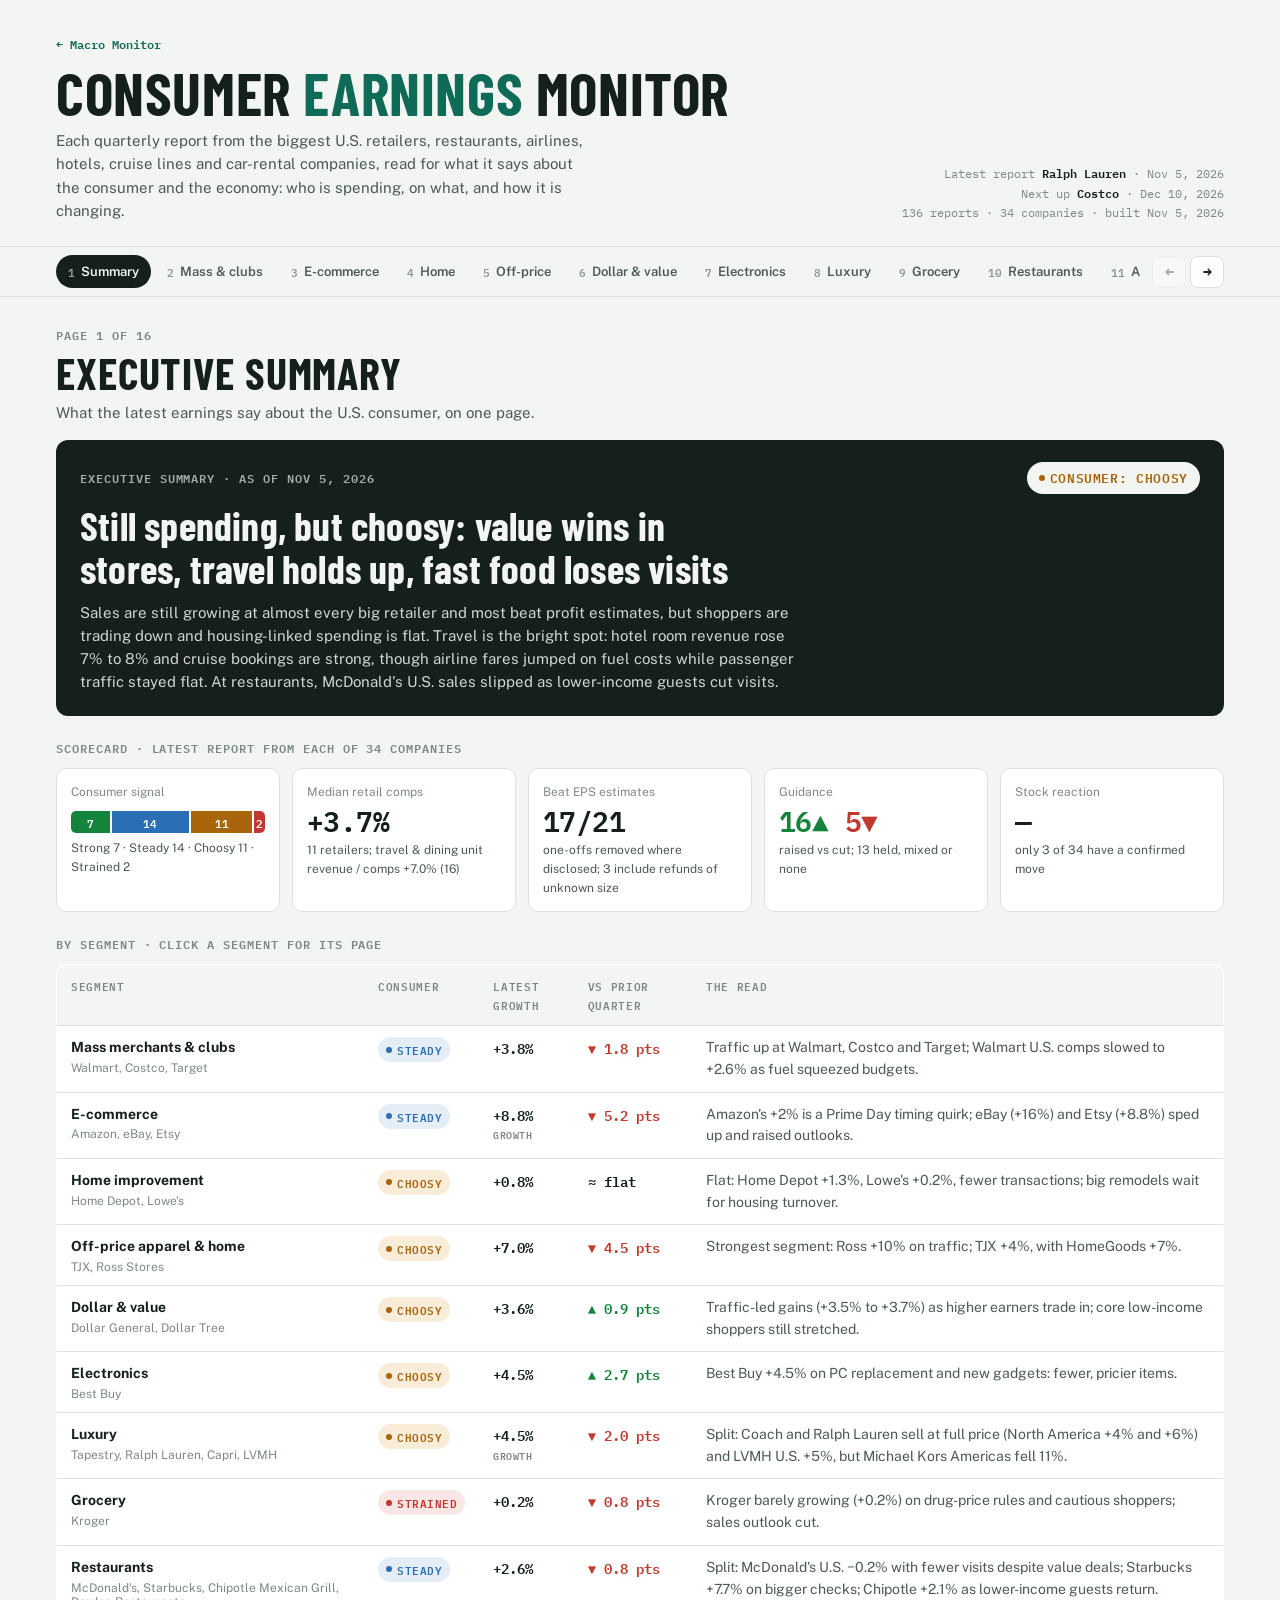
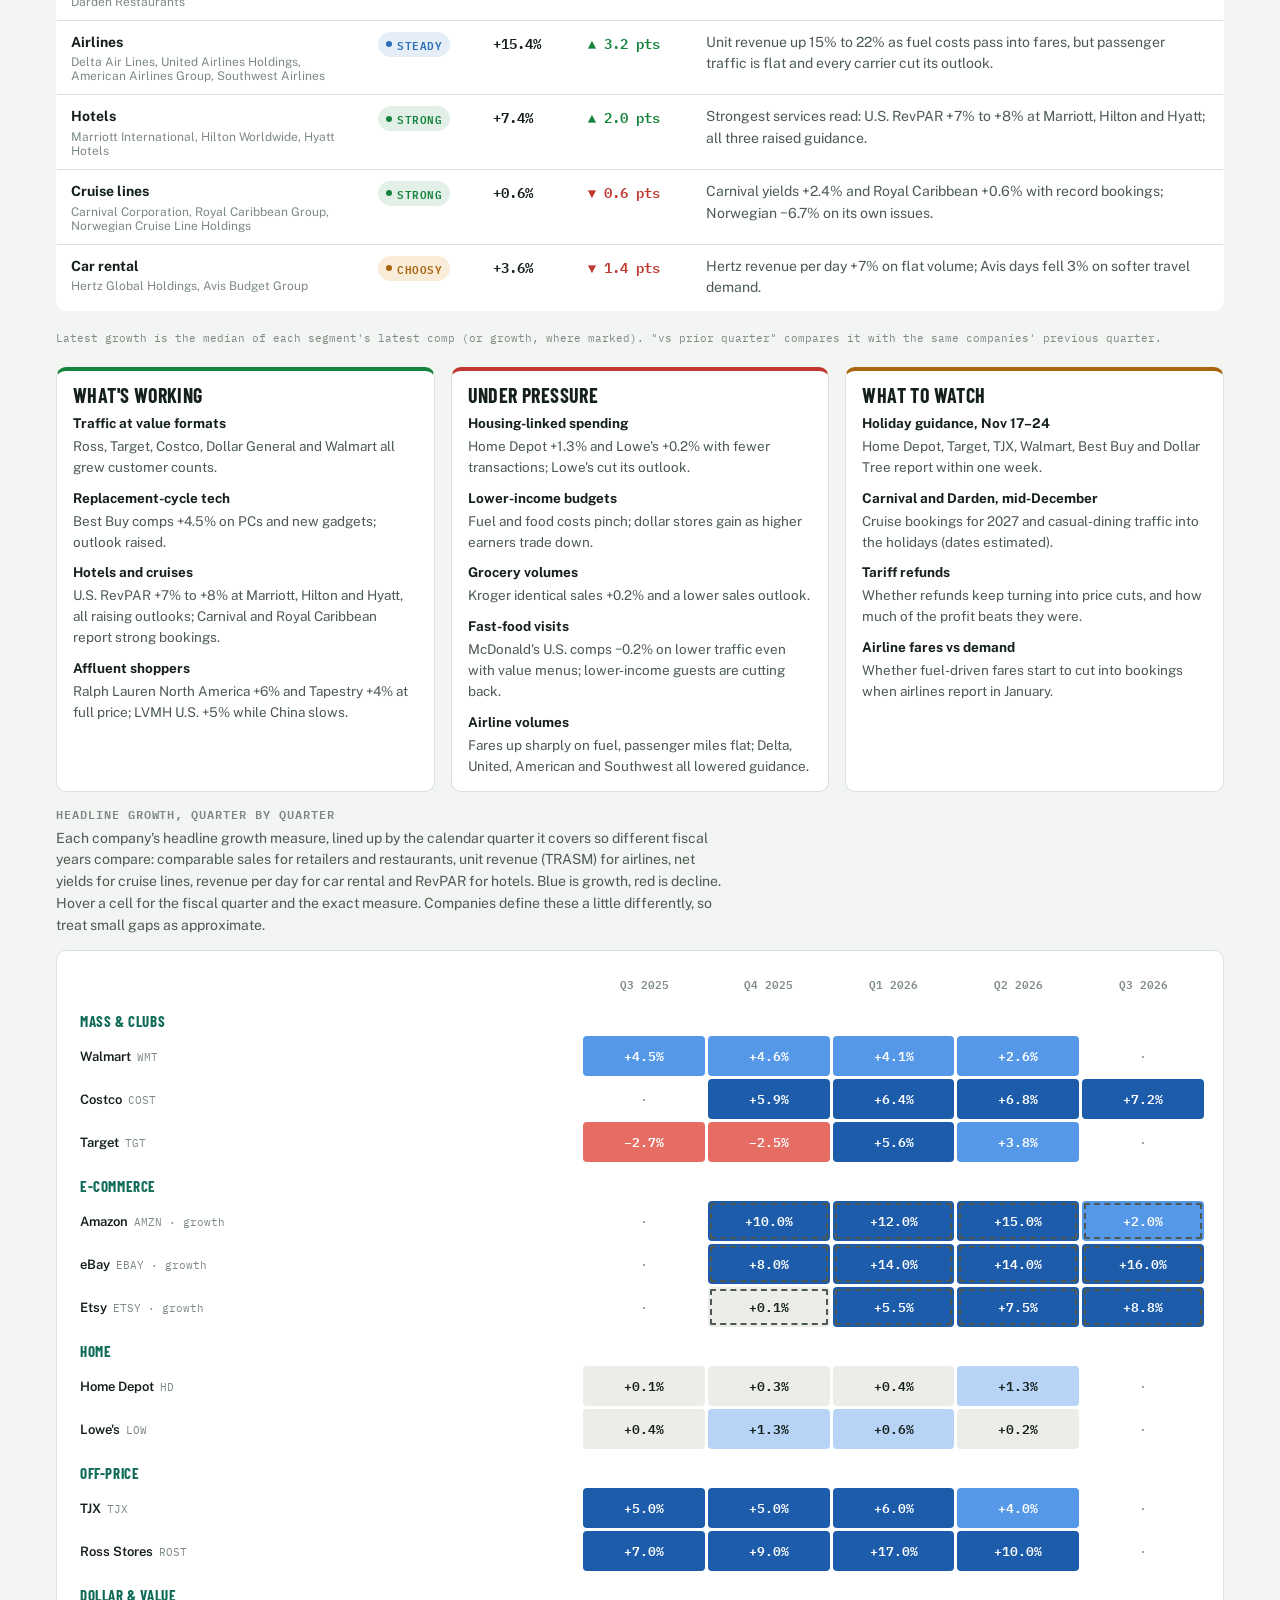
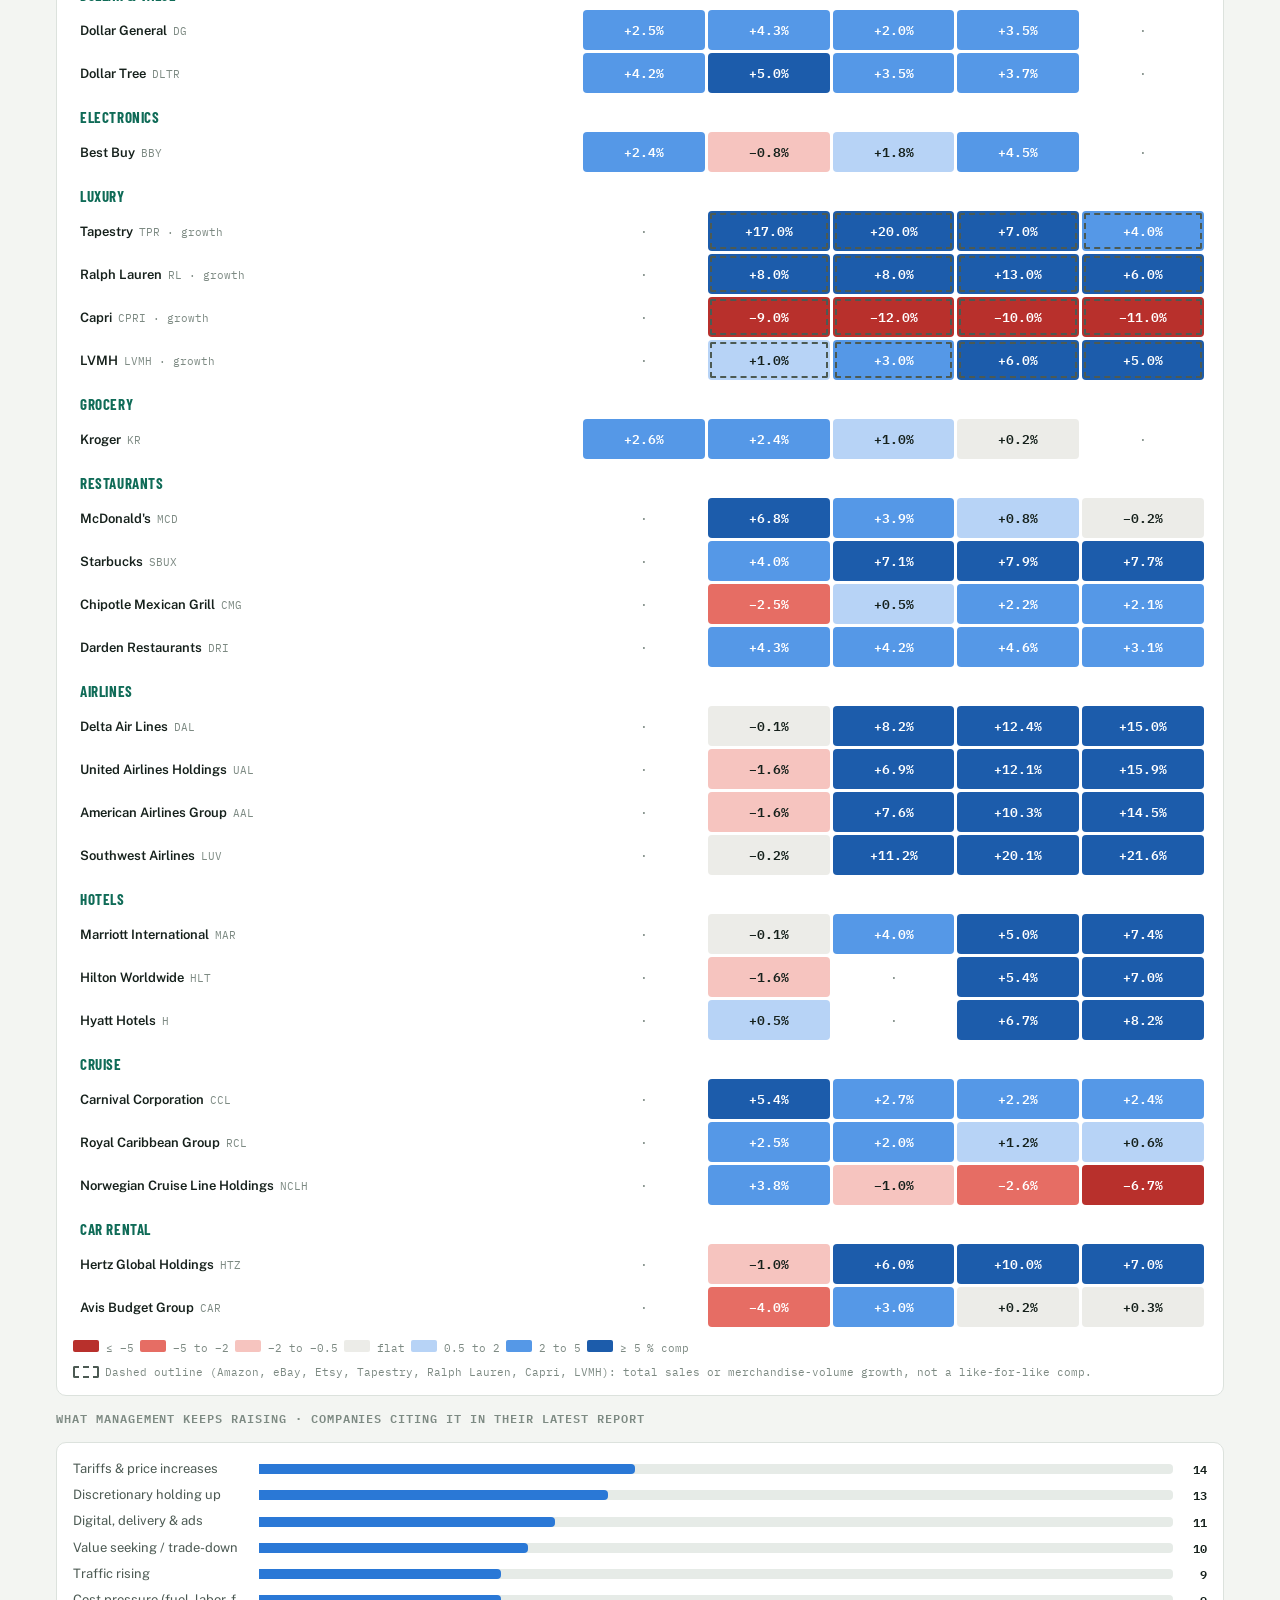
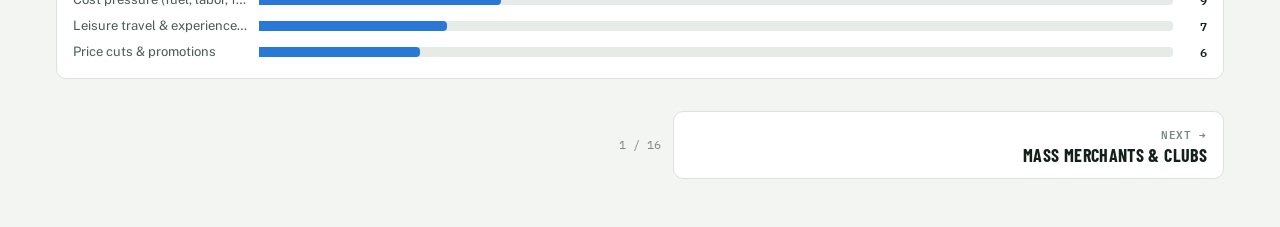
==== site/earnings/index.html @ e4ecee56 "Add Consumer Earnings Monitor page with travel and dining sectors Moves the retail earnings monitor " ====
<!doctype html>
<html lang="en">
<head>
<meta charset="utf-8">
<meta name="viewport" content="width=device-width, initial-scale=1, viewport-fit=cover">
<title>Consumer Earnings Monitor</title>
<meta name="claude:viewport-fit-sides" content="cover">
<meta name="description" content="What earnings from big retailers, restaurants, airlines, hotels, cruise lines and car-rental companies say about the U.S. consumer and economy.">
<link rel="preconnect" href="https://fonts.googleapis.com"><link rel="preconnect" href="https://fonts.gstatic.com" crossorigin>
<link rel="stylesheet" href="https://fonts.googleapis.com/css2?family=Barlow+Condensed:wght@600;700&family=IBM+Plex+Mono:wght@400;600&family=Public+Sans:ital,wght@0,400;0,600;0,700;1,400&display=swap">
<style>
/* Layout: a briefing up top (verdict, pulse tiles, themes), then a category filter row,
   then one card per retailer, the comp heatmap, and the earnings calendar.
   Category headers borrow the condensed lettering of store aisle signs. */
:root {
  --paper: #f3f5f2;          /* page plane: slightly green-grey, like store shelving */
  --card: #ffffff;
  --ink: #15201b;
  --ink-2: #4c5a53;
  --muted: #7d8a83;
  --rule: #dce2dd;
  --grid: #e6ebe7;
  --accent: #0f6b57;         /* deep shelf-tag green */
  --accent-soft: rgba(15, 107, 87, 0.10);
  --tag: #ffd84a;            /* price-tag yellow, used once per card */
  --tag-ink: #1d1a05;
  --bar: #2a78d6;            /* single data series */
  --div-pos-3: #1c5cab; --div-pos-2: #5598e7; --div-pos-1: #b7d3f6;
  --div-mid: #ecece8;
  --div-neg-1: #f6c4bf; --div-neg-2: #e66d64; --div-neg-3: #b8302c;
  --strong: #14833b; --strong-bg: rgba(20, 131, 59, 0.12);
  --steady: #2a6fb5; --steady-bg: rgba(42, 111, 181, 0.12);
  --choosy: #a8650b; --choosy-bg: rgba(214, 140, 20, 0.16);
  --strained: #c0392f; --strained-bg: rgba(192, 57, 47, 0.12);
  --display: "Barlow Condensed", "Arial Narrow", "Roboto Condensed", sans-serif;
  --body: "Public Sans", "Segoe UI", system-ui, sans-serif;
  --mono: "IBM Plex Mono", ui-monospace, Menlo, Consolas, monospace;
}
@media (prefers-color-scheme: dark) {
  :root:not([data-theme="light"]) {
    --paper: #0f1412; --card: #171e1b; --ink: #e8eeea; --ink-2: #b4c0b9; --muted: #84918a;
    --rule: #28322d; --grid: #222b27; --accent: #4cc4a4; --accent-soft: rgba(76, 196, 164, 0.14);
    --tag: #f2cc3a; --tag-ink: #1d1a05; --bar: #3987e5;
    --div-pos-3: #5598e7; --div-pos-2: #256abf; --div-pos-1: #1b3d66;
    --div-mid: #2a2f2c;
    --div-neg-1: #5c2725; --div-neg-2: #b2423b; --div-neg-3: #e66767;
    --strong: #4cc27f; --strong-bg: rgba(76, 194, 127, 0.15);
    --steady: #6aa8ec; --steady-bg: rgba(106, 168, 236, 0.15);
    --choosy: #e6aa4a; --choosy-bg: rgba(230, 170, 74, 0.16);
    --strained: #ef7a70; --strained-bg: rgba(239, 122, 112, 0.15);
    color-scheme: dark;
  }
}
:root[data-theme="dark"] {
  --paper: #0f1412; --card: #171e1b; --ink: #e8eeea; --ink-2: #b4c0b9; --muted: #84918a;
  --rule: #28322d; --grid: #222b27; --accent: #4cc4a4; --accent-soft: rgba(76, 196, 164, 0.14);
  --tag: #f2cc3a; --tag-ink: #1d1a05; --bar: #3987e5;
  --div-pos-3: #5598e7; --div-pos-2: #256abf; --div-pos-1: #1b3d66;
  --div-mid: #2a2f2c;
  --div-neg-1: #5c2725; --div-neg-2: #b2423b; --div-neg-3: #e66767;
  --strong: #4cc27f; --strong-bg: rgba(76, 194, 127, 0.15);
  --steady: #6aa8ec; --steady-bg: rgba(106, 168, 236, 0.15);
  --choosy: #e6aa4a; --choosy-bg: rgba(230, 170, 74, 0.16);
  --strained: #ef7a70; --strained-bg: rgba(239, 122, 112, 0.15);
  color-scheme: dark;
}

* { box-sizing: border-box; }
html { scroll-padding-top: 64px; }
body { margin: 0; background: var(--paper); color: var(--ink); font: 15px/1.55 var(--body); }
body::before { content: ""; position: fixed; inset: 0 0 auto; height: env(safe-area-inset-top, 0px); z-index: 10; background: var(--paper); }
.wrap {
  max-width: 1200px; margin: 0 auto;
  padding-left: max(16px, env(safe-area-inset-left, 0px));
  padding-right: max(16px, env(safe-area-inset-right, 0px));
}
a { color: var(--accent); }
a:focus-visible, button:focus-visible, summary:focus-visible { outline: 2px solid var(--accent); outline-offset: 2px; border-radius: 3px; }
h1, h2, h3 { text-wrap: balance; }
.num { font-family: var(--mono); font-variant-numeric: tabular-nums; }

/* Masthead */
.mast { padding-block: 32px 8px; display: flex; flex-wrap: wrap; justify-content: space-between; align-items: end; gap: 12px 24px; }
.mast h1 { margin: 0; font: 700 clamp(38px, 6vw, 60px)/0.95 var(--display); text-transform: uppercase; letter-spacing: 0.01em; }
.mast h1 span { color: var(--accent); }
.mast p { margin: 8px 0 0; color: var(--ink-2); max-width: 60ch; }
.stamp { font: 12px/1.6 var(--mono); color: var(--muted); text-align: right; }
.stamp b { color: var(--ink); font-weight: 600; }
.home { display: inline-block; font: 600 12px var(--mono); color: var(--accent); text-decoration: none; margin-bottom: 10px; }
.home:hover { text-decoration: underline; }
.heat tr.grp th { text-align: left; font: 700 15px/1 var(--display); text-transform: uppercase; letter-spacing: 0.04em; color: var(--accent); padding-top: 14px; background: none; }

/* Briefing */
.brief { padding-block: 16px 8px; display: grid; grid-template-columns: minmax(0, 1.25fr) minmax(0, 1fr); gap: 20px; }
@media (max-width: 900px) { .brief { grid-template-columns: minmax(0, 1fr); } }
.eyebrow { font: 600 12px var(--mono); text-transform: uppercase; letter-spacing: 0.08em; color: var(--muted); }
.verdict { display: flex; flex-direction: column; gap: 12px; min-width: 0; }
.verdict h2 { margin: 0; font: 600 clamp(26px, 3.2vw, 36px)/1.1 var(--display); letter-spacing: 0.005em; }
.verdict .sum { margin: 0; color: var(--ink-2); max-width: 64ch; }
.points { list-style: none; margin: 4px 0 0; padding: 0; display: grid; gap: 0; border-top: 1px solid var(--rule); }
.points li { padding: 12px 0; border-bottom: 1px solid var(--rule); display: grid; gap: 2px; }
.points b { font-weight: 700; }
.points p { margin: 0; color: var(--ink-2); font-size: 14px; }
.autonote { font-size: 12px; color: var(--muted); }

.pulse { background: var(--card); border: 1px solid var(--rule); border-radius: 10px; padding: 18px; display: flex; flex-direction: column; gap: 16px; min-width: 0; }
.tiles { display: grid; grid-template-columns: repeat(2, minmax(0, 1fr)); gap: 14px 18px; }
.tile .k { font-size: 12px; color: var(--muted); }
.tile .v { font: 600 28px/1.15 var(--mono); font-variant-numeric: tabular-nums; letter-spacing: -0.02em; }
.tile .s { font-size: 12px; color: var(--ink-2); }
.mix { display: flex; height: 26px; gap: 2px; border-radius: 5px; overflow: hidden; }
.mix div { display: flex; align-items: center; justify-content: center; font: 600 11px var(--mono); color: #fff; min-width: 0; overflow: hidden; white-space: nowrap; }
.mix .strong { background: var(--strong); } .mix .steady { background: var(--steady); }
.mix .choosy { background: var(--choosy); } .mix .strained { background: var(--strained); }
.mixkey { display: flex; flex-wrap: wrap; gap: 4px 12px; font-size: 12px; color: var(--ink-2); margin-top: 6px; }
.mixkey i { display: inline-block; width: 9px; height: 9px; border-radius: 2px; margin-right: 5px; vertical-align: 0; }
.themes { display: grid; gap: 6px; }
.theme { display: grid; grid-template-columns: minmax(0, 11rem) minmax(0, 1fr) 1.5rem; gap: 10px; align-items: center; font-size: 13px; }
.theme .lab { color: var(--ink-2); white-space: nowrap; overflow: hidden; text-overflow: ellipsis; }
.theme .track { height: 10px; background: var(--grid); border-radius: 0 4px 4px 0; position: relative; }
.theme .fill { position: absolute; inset: 0 auto 0 0; background: var(--bar); border-radius: 0 4px 4px 0; }
.theme .n { font: 600 12px var(--mono); text-align: right; }

/* Page strip */
.bar { position: sticky; top: env(safe-area-inset-top, 0px); z-index: 5; background: var(--paper); border-bottom: 1px solid var(--rule); border-top: 1px solid var(--rule); margin-top: 16px; }
.bar .wrap { display: flex; align-items: center; gap: 12px; padding-block: 8px; }
.tabs { display: flex; gap: 4px; overflow-x: auto; scrollbar-width: none; flex: 1; min-width: 0; }
.tabs::-webkit-scrollbar { display: none; }
.tabs a {
  flex: none; display: inline-flex; align-items: center; gap: 6px; text-decoration: none;
  font: 600 13px var(--body); color: var(--ink-2); padding: 6px 11px; border-radius: 999px; border: 1px solid transparent;
}
.tabs a:hover { color: var(--ink); border-color: var(--rule); background: var(--card); }
.tabs a[aria-current="page"] { background: var(--ink); color: var(--paper); }
.tabs .pn { font: 600 11px var(--mono); opacity: 0.6; }
.arrows { display: flex; gap: 4px; flex: none; }
.arrows button { font: 600 15px var(--mono); width: 34px; height: 32px; border-radius: 8px; border: 1px solid var(--rule); background: var(--card); color: var(--ink); cursor: pointer; }
.arrows button:hover:not(:disabled) { border-color: var(--accent); }
.arrows button:disabled { opacity: 0.35; cursor: default; }

/* One page */
.page-head { padding-block: 28px 4px; display: grid; gap: 6px; }
.page-head h2 { margin: 0; font: 700 clamp(30px, 4.4vw, 44px)/1 var(--display); text-transform: uppercase; letter-spacing: 0.02em; }
.page-head > p { margin: 0; color: var(--ink-2); max-width: 70ch; }
.glance { display: flex; flex-wrap: wrap; gap: 8px; margin-top: 8px; }
.glance .g { display: inline-flex; align-items: center; gap: 10px; padding: 8px 12px; background: var(--card); border: 1px solid var(--rule); border-radius: 8px; text-decoration: none; color: var(--ink); }
.glance .g:hover { border-color: var(--accent); }
.glance .gn { font-weight: 700; }
.glance .gv { font-weight: 600; }
#page.enter { animation: pagein 0.28s ease-out; }
@keyframes pagein { from { opacity: 0.35; transform: translateY(6px); } to { opacity: 1; transform: none; } }
@media (prefers-reduced-motion: reduce) { #page.enter { animation: none; } }
.pager { display: grid; grid-template-columns: 1fr auto 1fr; align-items: center; gap: 12px; padding-block: 32px 48px; }
.pager .pg { display: grid; gap: 2px; padding: 12px 16px; border: 1px solid var(--rule); border-radius: 10px; background: var(--card); text-decoration: none; color: var(--ink); min-width: 0; }
.pager .pg:hover { border-color: var(--accent); }
.pager .pg span { font: 600 11px var(--mono); text-transform: uppercase; letter-spacing: 0.06em; color: var(--muted); }
.pager .pg b { font: 700 18px/1.15 var(--display); text-transform: uppercase; letter-spacing: 0.02em; }
.pager .next { text-align: right; }
.pager .count { font-size: 12px; color: var(--muted); }
@media (max-width: 520px) {
  .pager { grid-template-columns: 1fr 1fr; }
  .pager .count { grid-column: 1 / -1; grid-row: 2; text-align: center; }
  .pager .pg b { font-size: 15px; }
}

/* Category blocks */
.cat { padding-block: 20px 4px; }
.cat-head { display: flex; flex-wrap: wrap; align-items: baseline; gap: 2px 14px; margin-bottom: 14px; }
.cat-head h2 {
  margin: 0; font: 700 24px/1 var(--display); text-transform: uppercase; letter-spacing: 0.04em;
  background: var(--ink); color: var(--paper); padding: 6px 10px 5px; border-radius: 4px;
}
.cat-head p { margin: 0; color: var(--ink-2); font-size: 14px; max-width: 70ch; }
.cards { display: grid; grid-template-columns: repeat(auto-fill, minmax(min(100%, 360px), 1fr)); gap: 16px; }

/* Retailer card */
.rc { background: var(--card); border: 1px solid var(--rule); border-radius: 10px; padding: 16px; display: flex; flex-direction: column; gap: 12px; min-width: 0; }
.rc-top { display: flex; justify-content: space-between; align-items: start; gap: 10px; }
.rc-name { display: flex; align-items: baseline; gap: 8px; flex-wrap: wrap; }
.rc h3 { margin: 0; font: 700 22px/1.1 var(--display); letter-spacing: 0.01em; }
.rc .tk { font: 600 12px var(--mono); color: var(--muted); }
.rc .when { font: 12px var(--mono); color: var(--muted); }
.verd { font: 600 11px var(--mono); text-transform: uppercase; letter-spacing: 0.05em; padding: 3px 8px; border-radius: 999px; white-space: nowrap; display: inline-flex; gap: 5px; align-items: center; }
.verd::before { content: ""; width: 6px; height: 6px; border-radius: 50%; background: currentColor; }
.verd.strong { color: var(--strong); background: var(--strong-bg); }
.verd.steady { color: var(--steady); background: var(--steady-bg); }
.verd.choosy { color: var(--choosy); background: var(--choosy-bg); }
.verd.strained { color: var(--strained); background: var(--strained-bg); }
.badge { font: 600 11px var(--mono); padding: 2px 7px; border-radius: 4px; border: 1px dashed var(--muted); color: var(--ink-2); }
.says { margin: 0; font-size: 16px; line-height: 1.4; font-weight: 600; }
.says::before { content: "What it says"; display: block; font: 600 11px var(--mono); text-transform: uppercase; letter-spacing: 0.08em; color: var(--muted); margin-bottom: 3px; }

/* Shelf-tag metric strip: the comp number gets the yellow price tag */
.strip { display: grid; grid-template-columns: minmax(0, 1fr); gap: 10px; justify-items: start; }
.pricetag {
  background: var(--tag); color: var(--tag-ink); border-radius: 4px 10px 10px 4px; padding: 8px 12px 7px 20px;
  position: relative; display: flex; flex-direction: column; justify-content: center; min-width: 7.5rem;
}
.pricetag::before { content: ""; position: absolute; left: 6px; top: 50%; width: 5px; height: 5px; margin-top: -2.5px; border-radius: 50%; background: var(--card); }
.pricetag .v { font: 700 30px/1 var(--mono); letter-spacing: -0.03em; font-variant-numeric: tabular-nums; }
.pricetag .l { font-size: 11px; line-height: 1.25; margin-top: 3px; max-width: 9.5rem; }
.kv { display: grid; grid-template-columns: repeat(2, minmax(0, 1fr)); gap: 2px 16px; width: 100%; }
.kv div { display: flex; justify-content: space-between; gap: 6px; font-size: 12.5px; border-bottom: 1px dotted var(--rule); padding: 2px 0; min-width: 0; }
.kv span { color: var(--muted); white-space: nowrap; }
.kv b { font: 600 12.5px var(--mono); font-variant-numeric: tabular-nums; white-space: nowrap; }
.up { color: var(--strong); } .dn { color: var(--strained); }

.msgs { margin: 0; padding-left: 18px; display: grid; gap: 5px; font-size: 14px; }
.msgs li::marker { color: var(--accent); }
.consumer { font-size: 13.5px; color: var(--ink-2); display: grid; gap: 4px; }
.consumer b { color: var(--ink); }
.quote { margin: 0; padding: 8px 12px; border-left: 3px solid var(--accent); background: var(--accent-soft); border-radius: 0 6px 6px 0; font-size: 13.5px; font-style: italic; }
.macro { font-size: 13.5px; padding-top: 10px; border-top: 1px solid var(--rule); }
.macro b { font: 600 11px var(--mono); text-transform: uppercase; letter-spacing: 0.06em; color: var(--accent); margin-right: 6px; }
.rc .themes-row { display: flex; flex-wrap: wrap; gap: 4px; }
.pill { font-size: 11.5px; padding: 1px 8px; border-radius: 999px; background: var(--grid); color: var(--ink-2); }

.spark { position: relative; }
.spark svg { display: block; width: 100%; height: auto; overflow: visible; }
.spark text { fill: var(--muted); font: 10px var(--mono); }
.spark .lbl { fill: var(--ink-2); font-weight: 600; }
.spark-head { display: flex; justify-content: space-between; font-size: 12px; color: var(--muted); margin-bottom: 2px; }

details.hist { font-size: 13.5px; border-top: 1px solid var(--rule); padding-top: 8px; }
details.hist summary { cursor: pointer; font-weight: 600; color: var(--accent); list-style: none; }
details.hist summary::-webkit-details-marker { display: none; }
details.hist summary::before { content: "+ "; font-family: var(--mono); }
details.hist[open] summary::before { content: "− "; }
.past { display: grid; gap: 10px; margin-top: 10px; }
.past div { display: grid; gap: 2px; }
.past .ph { display: flex; gap: 8px; align-items: baseline; flex-wrap: wrap; }
.past .ph b { font-family: var(--mono); font-size: 12px; }
.past p { margin: 0; color: var(--ink-2); }
.srcs { font-size: 12px; color: var(--muted); display: flex; flex-wrap: wrap; gap: 2px 10px; }
.srcs a { color: var(--muted); }
.srcs a:hover { color: var(--accent); }

/* Sections below the cards */
.sec { padding-block: 40px 8px; }
.sec-head { margin-bottom: 14px; display: grid; gap: 4px; }
.sec-head h2 { margin: 0; font: 700 30px/1 var(--display); text-transform: uppercase; letter-spacing: 0.02em; }
.sec-head p { margin: 0; color: var(--ink-2); max-width: 75ch; }
.panel { background: var(--card); border: 1px solid var(--rule); border-radius: 10px; padding: 16px; }
.scroll { overflow-x: auto; }
table.heat { border-collapse: separate; border-spacing: 3px; width: 100%; min-width: 560px; font-size: 13px; }
.heat th { font: 600 11px var(--mono); color: var(--muted); text-align: center; padding: 4px; white-space: nowrap; }
.heat th.rowh { text-align: left; color: var(--ink); font: 600 13px var(--body); }
.heat th.rowh span { font: 11px var(--mono); color: var(--muted); margin-left: 6px; }
.heat td { text-align: center; font: 600 13px var(--mono); font-variant-numeric: tabular-nums; padding: 9px 4px; border-radius: 4px; color: var(--ink); background: var(--div-mid); cursor: default; }
.heat td.na { background: transparent; color: var(--muted); font-weight: 400; }
.heat td.p3 { background: var(--div-pos-3); color: #fff; } .heat td.p2 { background: var(--div-pos-2); color: #fff; } .heat td.p1 { background: var(--div-pos-1); }
.heat td.n1 { background: var(--div-neg-1); } .heat td.n2 { background: var(--div-neg-2); color: #fff; } .heat td.n3 { background: var(--div-neg-3); color: #fff; }
.heat td.pending { outline: 1px dashed var(--muted); outline-offset: -2px; }
.scale { display: flex; flex-wrap: wrap; align-items: center; gap: 6px; font: 11px var(--mono); color: var(--muted); margin-top: 10px; }
.scale i { width: 26px; height: 12px; border-radius: 2px; display: inline-block; }

.cal { display: grid; grid-template-columns: repeat(auto-fill, minmax(min(100%, 250px), 1fr)); gap: 10px; }
.cal .ev { background: var(--card); border: 1px solid var(--rule); border-radius: 8px; padding: 12px; display: grid; grid-template-columns: auto minmax(0, 1fr); gap: 2px 12px; align-items: center; }
.cal .date { grid-row: span 2; text-align: center; border-right: 1px solid var(--rule); padding-right: 12px; }
.cal .date b { display: block; font: 700 26px/1 var(--display); }
.cal .date span { font: 600 11px var(--mono); color: var(--muted); text-transform: uppercase; }
.cal .who { font-weight: 700; }
.cal .what { font-size: 12px; color: var(--muted); }
.cal .ev.past-ev { opacity: 0.6; }

.tip { position: absolute; pointer-events: none; z-index: 20; background: var(--ink); color: var(--paper); font: 12px/1.45 var(--mono); padding: 6px 9px; border-radius: 5px; white-space: pre; transform: translate(-50%, calc(-100% - 8px)); }
.foot { margin: 20px auto 0; padding-top: 0; font-size: 13px; color: var(--muted); display: grid; gap: 8px; }
.foot > * { max-width: 100ch; }
.foot p { margin: 0; }
@media (max-width: 520px) {
  .tiles { grid-template-columns: minmax(0, 1fr) minmax(0, 1fr); }
  .theme { grid-template-columns: minmax(0, 8.5rem) minmax(0, 1fr) 1.5rem; }
}
@media (prefers-reduced-motion: no-preference) { html { scroll-behavior: smooth; } }
.heat-sec { padding-block: 12px 0; }
.heat-sec .sec-head p { font-size: 14px; }
.dnotes { font-size: 12.5px; color: var(--ink-2); background: var(--grid); border-radius: 6px; padding: 8px 10px; }
.dnotes b { font: 600 11px var(--mono); text-transform: uppercase; letter-spacing: 0.06em; color: var(--muted); }
.dnotes ul { margin: 4px 0 0; padding-left: 16px; display: grid; gap: 3px; }
.past .pnote { font-size: 12px; color: var(--muted); }
.heat td.growth { outline: 2px dashed var(--ink-2); outline-offset: -4px; }
.foot h2 { margin: 8px 0 0; font: 700 22px/1 var(--display); text-transform: uppercase; letter-spacing: 0.02em; color: var(--ink); }
.datanotes { margin: 0; display: grid; grid-template-columns: minmax(0, 14rem) minmax(0, 1fr); gap: 8px 20px; }
.datanotes dt { font-weight: 700; color: var(--ink); }
.datanotes dd { margin: 0; }
@media (max-width: 640px) { .datanotes { grid-template-columns: minmax(0, 1fr); gap: 2px; } .datanotes dd { margin-bottom: 8px; } }
.kv div.wide { grid-column: 1 / -1; }
.cal .conf { color: var(--strong); font-weight: 600; }
.cal .basis { display: block; margin-top: 2px; font-size: 11.5px; color: var(--muted); }
.glance .gtag { font: 600 10px var(--mono); text-transform: uppercase; letter-spacing: 0.05em; color: var(--muted); border: 1px dashed var(--muted); border-radius: 4px; padding: 1px 5px; }
.scale .growth-key { width: 26px; height: 12px; border: 2px dashed var(--ink-2); border-radius: 2px; background: transparent; }

/* Executive summary */
.exec { display: grid; gap: 22px; padding-block: 12px 0; }
.bottom { background: var(--ink); color: var(--paper); border-radius: 12px; padding: 22px 24px; display: grid; gap: 10px; }
.bottom .eyebrow { color: var(--paper); opacity: 0.65; }
.bl-top { display: flex; justify-content: space-between; align-items: center; gap: 10px; flex-wrap: wrap; }
.bottom h2 { margin: 0; font: 700 clamp(26px, 3.6vw, 40px)/1.08 var(--display); letter-spacing: 0.005em; max-width: 44ch; }
.bottom .sum { margin: 0; opacity: 0.85; max-width: 80ch; }
.verd.big { font-size: 13px; padding: 5px 12px; background: var(--paper); }
.bottom .autonote { color: var(--paper); opacity: 0.6; }
.block { display: grid; gap: 10px; min-width: 0; }
.score { display: grid; grid-template-columns: repeat(5, minmax(0, 1fr)); gap: 12px; }
@media (max-width: 1000px) { .score { grid-template-columns: repeat(3, minmax(0, 1fr)); } }
@media (max-width: 600px) { .score { grid-template-columns: repeat(2, minmax(0, 1fr)); } }
.score .tile { background: var(--card); border: 1px solid var(--rule); border-radius: 10px; padding: 14px; display: grid; gap: 4px; align-content: start; min-width: 0; }
.score .mix { height: 22px; margin-block: 6px 2px; }
.score .v .up { color: var(--strong); } .score .v .dn { color: var(--strained); }
table.seg { width: 100%; min-width: 720px; border-collapse: collapse; background: var(--card); border: 1px solid var(--rule); border-radius: 10px; overflow: hidden; font-size: 14px; }
.seg th, .seg td { padding: 11px 14px; border-bottom: 1px solid var(--rule); text-align: left; vertical-align: top; }
.seg thead th { font: 600 11px var(--mono); text-transform: uppercase; letter-spacing: 0.06em; color: var(--muted); background: var(--paper); }
.seg tbody tr:last-child th, .seg tbody tr:last-child td { border-bottom: 0; }
.seg tbody tr:hover { background: var(--accent-soft); }
.seg th[scope="row"] { min-width: 12rem; }
.seg th[scope="row"] a { color: var(--ink); font-weight: 700; text-decoration: none; display: block; }
.seg th[scope="row"] a:hover { color: var(--accent); text-decoration: underline; }
.seg th[scope="row"] span { display: block; font: 400 12px var(--body); color: var(--muted); margin-top: 2px; }
.seg td.num { font-weight: 600; white-space: nowrap; }
.seg .gnote { display: block; font: 600 10px var(--mono); text-transform: uppercase; color: var(--muted); letter-spacing: 0.05em; }
.seg .delta.up { color: var(--strong); } .seg .delta.dn { color: var(--strained); }
.seg td.read { color: var(--ink-2); min-width: 18rem; }
.cols3 { grid-template-columns: repeat(3, minmax(0, 1fr)); gap: 16px; }
@media (max-width: 900px) { .cols3 { grid-template-columns: minmax(0, 1fr); } }
.col { background: var(--card); border: 1px solid var(--rule); border-top: 4px solid var(--steady); border-radius: 10px; padding: 14px 16px; min-width: 0; }
.col.pos { border-top-color: var(--strong); } .col.neg { border-top-color: var(--strained); } .col.watch { border-top-color: var(--choosy); }
.col h3 { margin: 0 0 8px; font: 700 20px/1 var(--display); text-transform: uppercase; letter-spacing: 0.02em; }
.col ul { list-style: none; margin: 0; padding: 0; display: grid; gap: 10px; }
.col li { display: grid; gap: 2px; font-size: 13.5px; }
.col li span { color: var(--ink-2); }
.panel.themes { display: grid; gap: 6px; }
@media (max-width: 600px) { .score .tile:first-child { grid-column: 1 / -1; } }
</style>
</head>
<body>
<div id="app"></div>
<script src="data/earnings.js"></script>
<script>
/* Retail Earnings Monitor: renders window.RETAIL_DATA (built by scripts/build.py).
   No framework, no build step. Charts are small hand-written SVG / HTML. */
(function () {
  "use strict";
  const D = window.RETAIL_DATA;
  const app = document.getElementById("app");
  if (!D) { app.innerHTML = '<p class="wrap">No data yet. Run <code>python retail/scripts/build.py</code>.</p>'; return; }

  // ---------- helpers
  const esc = (s) => String(s ?? "").replace(/[&<>"]/g, (c) => ({ "&": "&amp;", "<": "&lt;", ">": "&gt;", '"': "&quot;" }[c]));
  const isNum = (v) => typeof v === "number" && isFinite(v);
  const pct = (v, d = 1) => (isNum(v) ? (v > 0 ? "+" : v < 0 ? "−" : "") + Math.abs(v).toFixed(d) + "%" : "—");
  const cls = (v) => (isNum(v) ? (v > 0 ? "up" : v < 0 ? "dn" : "") : "");
  const MONTHS = ["Jan", "Feb", "Mar", "Apr", "May", "Jun", "Jul", "Aug", "Sep", "Oct", "Nov", "Dec"];
  const fmtDate = (iso) => { const [y, m, d] = iso.split("-").map(Number); return `${MONTHS[m - 1]} ${d}, ${y}`; };
  const money = (bn, currency) => {
    const cur = { EUR: "€", GBP: "£" }[currency] || "$";
    return bn < 1 ? `${cur}${Math.round(bn * 1000)}m` : `${cur}${bn.toFixed(1)}bn`;
  };
  const median = (xs) => { const a = xs.filter(isNum).sort((p, q) => p - q); if (!a.length) return null; const m = a.length >> 1; return a.length % 2 ? a[m] : (a[m - 1] + a[m]) / 2; };
  const today = new Date().toISOString().slice(0, 10);

  const retailers = Object.fromEntries(D.retailers.map((r) => [r.ticker, r]));
  const cats = Object.fromEntries(D.categories.map((c) => [c.key, c]));
  const VERD = { strong: "Strong", steady: "Steady", choosy: "Choosy", strained: "Strained" };
  const VERD_NOTE = {
    strong: "broad demand, accelerating",
    steady: "healthy, little change",
    choosy: "spending, but picky and deal-driven",
    strained: "pulling back, stress showing",
  };
  const GUIDE = { raised: "Raised", maintained: "Held", lowered: "Cut", initiated: "Initiated", mixed: "Mixed", none: "—" };

  const hist = {};          // ticker -> reviewed/draft reports, newest first
  const pending = {};       // ticker -> newest pending stub (results filed, not yet summarised)
  for (const r of D.reports) {
    if (r.status === "pending") { if (!pending[r.ticker] || r.report_date > pending[r.ticker].report_date) pending[r.ticker] = r; continue; }
    (hist[r.ticker] = hist[r.ticker] || []).push(r);
  }
  Object.values(hist).forEach((a) => a.sort((p, q) => q.report_date.localeCompare(p.report_date)));
  const latest = D.retailers.map((r) => hist[r.ticker]?.[0]).filter(Boolean);
  let page = 0;  // index into PAGES

  // ---------- masthead + briefing
  function mast() {
    const newest = [...D.reports].sort((a, b) => b.report_date.localeCompare(a.report_date))[0];
    const next = Object.entries(D.calendar || {}).filter(([, c]) => c.date >= today).sort((a, b) => a[1].date.localeCompare(b[1].date))[0];
    return `<header class="wrap mast">
      <div><a class="home" href="../index.html">← Macro Monitor</a><h1>Consumer <span>Earnings</span> Monitor</h1>
      <p>Each quarterly report from the biggest U.S. retailers, restaurants, airlines, hotels, cruise lines and car-rental companies, read for what it says about the consumer and the economy: who is spending, on what, and how it is changing.</p></div>
      <div class="stamp">
        ${newest ? `Latest report <b>${esc(retailers[newest.ticker].name)}</b> · ${fmtDate(newest.report_date)}<br>` : ""}
        ${next ? `Next up <b>${esc(retailers[next[0]].name)}</b> · ${fmtDate(next[1].date)}${next[1].confirmed ? "" : " (est.)"}<br>` : ""}
        ${D.reports.length} reports · ${D.retailers.length} companies · built ${fmtDate(D.built)}
      </div></header>`;
  }

  // ---------- executive summary
  const SEVERITY = { strong: 0, steady: 1, choosy: 2, strained: 3 };
  function modeVerdict(rs) {
    const n = {};
    rs.forEach((r) => (n[r.consumer.verdict] = (n[r.consumer.verdict] || 0) + 1));
    // most common; a tie goes to the weaker reading
    return Object.keys(n).sort((x, y) => n[y] - n[x] || SEVERITY[y] - SEVERITY[x])[0];
  }
  function stats() {
    const growthOnly = latest.filter((r) => retailers[r.ticker].comp_is_growth);
    const isSvc = (r) => cats[retailers[r.ticker].category]?.group === "services";
    const comps = latest.filter((r) => !retailers[r.ticker].comp_is_growth && !isSvc(r)).map((r) => r.metrics.comp_pct);
    const svc = latest.filter(isSvc).map((r) => r.metrics.comp_pct).filter(isNum);
    const withEst = latest.filter((r) => isNum(r.eps_surprise_pct));
    const beatRs = withEst.filter((r) => r.eps_surprise_pct > 0);
    const moves = latest.map((r) => r.metrics.stock_reaction_pct).filter(isNum);
    return {
      growthOnly, comps, svc, withEst, beats: beatRs.length,
      murky: beatRs.filter((r) => r.one_offs_undisclosed).length,
      raised: latest.filter((r) => r.guidance === "raised").length,
      cut: latest.filter((r) => r.guidance === "lowered").length,
      moves, enoughMoves: moves.length >= Math.ceil(latest.length / 2),
    };
  }

  function briefing() {
    const b = D.briefing || {};
    const st = stats();
    const verdicts = latest.map((r) => r.consumer.verdict);
    const count = (v) => verdicts.filter((x) => x === v).length;
    const overall = b.verdict || modeVerdict(latest);

    const mix = D.verdicts.filter(count).map((v) =>
      `<div class="${v}" style="flex:${count(v)}" title="${VERD[v]}: ${count(v)}">${count(v)}</div>`).join("");

    // segment rows: verdict, median latest growth, change vs the quarter before
    const segRows = D.categories.map((c) => {
      const ts = D.retailers.filter((t) => t.category === c.key);
      const now = ts.map((t) => hist[t.ticker]?.[0]).filter(Boolean);
      const prev = ts.map((t) => hist[t.ticker]?.[1]).filter(Boolean);
      if (!now.length) return "";
      const v = modeVerdict(now);
      const m = median(now.map((r) => r.metrics.comp_pct));
      const mp = median(prev.map((r) => r.metrics.comp_pct));
      const d = isNum(m) && isNum(mp) ? m - mp : null;
      const growth = ts.every((t) => t.comp_is_growth);
      const arrow = !isNum(d) ? "—" : d > 0.25 ? `▲ ${Math.abs(d).toFixed(1)} pts` : d < -0.25 ? `▼ ${Math.abs(d).toFixed(1)} pts` : "≈ flat";
      return `<tr>
        <th scope="row"><a href="#${c.key}">${esc(c.name)}</a><span>${ts.map((t) => esc(t.name)).join(", ")}</span></th>
        <td><span class="verd ${v}">${VERD[v]}</span></td>
        <td class="num">${pct(m)}${growth ? '<span class="gnote">growth</span>' : ""}</td>
        <td class="num delta ${isNum(d) ? (d > 0.25 ? "up" : d < -0.25 ? "dn" : "") : ""}">${arrow}</td>
        <td class="read">${esc(b.segments?.[c.key] || cats[c.key].reads)}</td>
      </tr>`;
    }).join("");

    const col = (title, cls, items) => items?.length ? `<div class="col ${cls}"><h3>${title}</h3><ul>${items.map((i) =>
      `<li><b>${esc(i.title)}</b><span>${esc(i.body)}</span></li>`).join("")}</ul></div>` : "";

    return `<section class="wrap exec" aria-label="Executive summary">
      <div class="bottom">
        <div class="bl-top">
          <div class="eyebrow">Executive summary${b.as_of ? ` · as of ${fmtDate(b.as_of)}` : ""}</div>
          <span class="verd big ${overall}" title="${VERD_NOTE[overall]}">Consumer: ${VERD[overall]}</span>
        </div>
        <h2>${esc(b.headline || "Latest reports by company")}</h2>
        ${b.summary ? `<p class="sum">${esc(b.summary)}</p>` : ""}
        ${b.auto ? `<div class="autonote">Drafted automatically from the latest reports.</div>` : ""}
      </div>

      <div class="block">
        <div class="eyebrow">Scorecard · latest report from each of ${latest.length} companies</div>
        <div class="score">
          <div class="tile"><div class="k">Consumer signal</div>
            <div class="mix" role="img" aria-label="${D.verdicts.map((v) => `${VERD[v]} ${count(v)}`).join(", ")}">${mix}</div>
            <div class="s">${D.verdicts.filter(count).map((v) => `${VERD[v]} ${count(v)}`).join(" · ")}</div></div>
          <div class="tile"><div class="k">Median retail comps</div><div class="v">${pct(median(st.comps))}</div>
            <div class="s">${st.comps.filter(isNum).length} retailers${st.svc.length ? `; travel &amp; dining unit revenue / comps ${pct(median(st.svc))} (${st.svc.length})` : ""}</div></div>
          <div class="tile"><div class="k">Beat EPS estimates</div><div class="v">${st.beats}/${st.withEst.length}</div>
            <div class="s">one-offs removed where disclosed${st.murky ? `; ${st.murky} include refunds of unknown size` : ""}</div></div>
          <div class="tile"><div class="k">Guidance</div><div class="v"><span class="up">${st.raised}▲</span> <span class="dn">${st.cut}▼</span></div>
            <div class="s">raised vs cut; ${latest.length - st.raised - st.cut} held, mixed or none</div></div>
          <div class="tile"><div class="k">Stock reaction</div><div class="v ${st.enoughMoves ? cls(median(st.moves)) : ""}">${st.enoughMoves ? pct(median(st.moves)) : "—"}</div>
            <div class="s">${st.enoughMoves ? `median on report day, ${st.moves.length} companies` : `only ${st.moves.length} of ${latest.length} have a confirmed move`}</div></div>
        </div>
      </div>

      <div class="block">
        <div class="eyebrow">By segment · click a segment for its page</div>
        <div class="scroll"><table class="seg">
          <thead><tr><th scope="col">Segment</th><th scope="col">Consumer</th><th scope="col">Latest growth</th><th scope="col">vs prior quarter</th><th scope="col">The read</th></tr></thead>
          <tbody>${segRows}</tbody>
        </table></div>
        <div class="scale">Latest growth is the median of each segment's latest comp (or growth, where marked). "vs prior quarter" compares it with the same companies' previous quarter.</div>
      </div>

      <div class="block cols3">
        ${col("What's working", "pos", b.working)}
        ${col("Under pressure", "neg", b.pressure)}
        ${col("What to watch", "watch", b.watch)}
      </div>
    </section>`;
  }

  function themesPanel() {
    const tally = {};
    latest.forEach((r) => (r.themes || []).forEach((t) => (tally[t] = (tally[t] || 0) + 1)));
    const top = Object.entries(tally).sort((a, b) => b[1] - a[1]).slice(0, 8);
    return `<section class="wrap sec heat-sec"><div class="sec-head"><div class="eyebrow">What management keeps raising · companies citing it in their latest report</div></div>
      <div class="panel themes">${top.map(([t, n]) => `<div class="theme"><span class="lab" title="${esc(D.themes[t])}">${esc(D.themes[t])}</span>
      <span class="track"><span class="fill" style="width:${(n / latest.length) * 100}%"></span></span><span class="n">${n}</span></div>`).join("")}</div></section>`;
  }

  // ---------- page strip (sticky): one tab per page, plus previous / next
  function nav() {
    return `<nav class="bar" aria-label="Pages"><div class="wrap">
      <div class="tabs">${PAGES.map((pg, i) => `<a href="#${pg.key}" data-page="${i}"><span class="pn">${i + 1}</span>${esc(pg.short || pg.label)}</a>`).join("")}</div>
      <div class="arrows"><button type="button" data-step="-1" aria-label="Previous page">←</button><button type="button" data-step="1" aria-label="Next page">→</button></div>
    </div></nav>`;
  }

  // ---------- retailer cards
  function spark(reports) {
    const pts = reports.slice(0, 6).reverse().filter((r) => isNum(r.metrics.comp_pct));
    if (pts.length < 2) return "";
    const W = 320, H = 92, top = 16, bottom = 18, left = 4, right = 4;
    const vals = pts.map((r) => r.metrics.comp_pct);
    const hi = Math.max(0, ...vals), lo = Math.min(0, ...vals), span = hi - lo || 1;
    const y = (v) => top + ((hi - v) / span) * (H - top - bottom);
    const bw = (W - left - right) / pts.length;
    const bars = pts.map((r, i) => {
      const v = r.metrics.comp_pct, x = left + i * bw + bw * 0.2, w = bw * 0.6;
      const y0 = y(0), y1 = y(v), last = i === pts.length - 1;
      const yTop = Math.min(y0, y1), h = Math.max(Math.abs(y1 - y0), 1.5);
      const rr = Math.min(4, w / 2, h);
      // 4px rounded data end, square at the baseline
      const path = v >= 0
        ? `M${x},${y0}V${yTop + rr}Q${x},${yTop} ${x + rr},${yTop}H${x + w - rr}Q${x + w},${yTop} ${x + w},${yTop + rr}V${y0}Z`
        : `M${x},${y0}V${yTop + h - rr}Q${x},${yTop + h} ${x + rr},${yTop + h}H${x + w - rr}Q${x + w},${yTop + h} ${x + w},${yTop + h - rr}V${y0}Z`;
      const tip = `${r.fiscal_period}\n${pct(v)} ${r.metrics.comp_label || ""}\nreported ${fmtDate(r.report_date)}`;
      return `<g data-tip="${esc(tip)}"><rect x="${left + i * bw}" y="0" width="${bw}" height="${H}" fill="transparent"/>
        <path d="${path}" fill="var(--bar)" opacity="${last ? 1 : 0.55}"/>
        ${last ? `<text class="lbl" x="${x + w / 2}" y="${v >= 0 ? yTop - 4 : yTop + h + 11}" text-anchor="middle">${pct(v)}</text>` : ""}
        <text x="${x + w / 2}" y="${H - 4}" text-anchor="middle">${esc(shortQ(r))}</text></g>`;
    }).join("");
    return `<div class="spark"><div class="spark-head"><span>${esc(retailers[reports[0].ticker]?.comp_label || "Comp sales")} by calendar quarter</span><span>hover for detail</span></div>
      <svg viewBox="0 0 ${W} ${H}" role="img" aria-label="Comparable sales, last ${pts.length} quarters: ${pts.map((r) => `${r.fiscal_period} ${pct(r.metrics.comp_pct)}`).join(", ")}">
      <line x1="0" x2="${W}" y1="${y(0)}" y2="${y(0)}" stroke="var(--rule)" stroke-width="1"/>${bars}</svg></div>`;
  }
  const shortQ = (r) => (r.cal_quarter ? r.cal_quarter.replace(/^\d{2}(\d{2}) (Q\d)$/, "$2 '$1") : r.fiscal_period);

  function kv(r) {
    const m = r.metrics;
    const base = isNum(m.eps_ex_one_offs) ? m.eps_ex_one_offs : m.eps_adj;
    const usd = (x) => (x < 0 ? "−$" : "$") + Math.abs(x).toFixed(2);
    const eps = isNum(base) ? `${usd(base)}${r.one_offs_undisclosed ? "*" : ""}${isNum(m.eps_consensus) ? ` vs ${usd(m.eps_consensus)}` : ""}` : "—";
    const L = cats[retailers[r.ticker]?.category]?.labels || {};
    const pts = (v) => (isNum(v) ? (v > 0 ? "+" : v < 0 ? "−" : "") + Math.abs(v).toFixed(1) + " pts" : "—");
    const rows = [
      ["Revenue", isNum(m.revenue_bn) ? money(m.revenue_bn, m.currency) : "—", ""],
      ["Rev. YoY", pct(m.revenue_yoy_pct), cls(m.revenue_yoy_pct)],
      [L.traffic || "Traffic", L.traffic_pts ? pts(m.traffic_pct) : pct(m.traffic_pct), cls(m.traffic_pct)],
      [L.ticket || "Ticket", pct(m.ticket_pct), cls(m.ticket_pct)],
      ["Digital", pct(m.ecom_yoy_pct, 0), cls(m.ecom_yoy_pct)],
      ["Gross margin", isNum(m.gross_margin_bps) ? `${m.gross_margin_bps > 0 ? "+" : m.gross_margin_bps < 0 ? "−" : ""}${Math.abs(m.gross_margin_bps)}bp` : "—", cls(m.gross_margin_bps)],
      [isNum(m.eps_ex_one_offs) ? "EPS ex one-offs" : "EPS", eps, cls(r.eps_surprise_pct)],
      ...(isNum(m.eps_ex_one_offs) ? [["EPS reported", usd(m.eps_adj), ""]] : []),
      ["Guidance", GUIDE[r.guidance] || "—", r.guidance === "raised" ? "up" : r.guidance === "lowered" ? "dn" : ""],
      ["Stock, day", pct(m.stock_reaction_pct), cls(m.stock_reaction_pct)],
      ["Inventory", pct(m.inventory_yoy_pct), ""],
    ].filter(([, v]) => v !== "—");
    return rows.map(([k, v, c]) => `<div${k.startsWith("EPS") ? ' class="wide"' : ""}><span>${k}</span><b class="${c}">${esc(v)}</b></div>`).join("");
  }

  function card(t) {
    const rs = hist[t.ticker];
    const pend = pending[t.ticker];
    if (!rs) {
      return `<article class="rc"><div class="rc-top"><div class="rc-name"><h3>${esc(t.name)}</h3><span class="tk">${t.ticker}</span></div></div>
        <p class="autonote">No reports yet.</p></article>`;
    }
    const r = rs[0], c = r.consumer || {}, m = r.metrics;
    const newer = pend && pend.report_date > r.report_date;
    const consumerBits = [
      c.income_split && `<div><b>By income:</b> ${esc(c.income_split)}</div>`,
      c.big_ticket && `<div><b>Discretionary:</b> ${esc(c.big_ticket)}</div>`,
      c.pricing && `<div><b>Pricing:</b> ${esc(c.pricing)}</div>`,
    ].filter(Boolean).join("");
    const past = rs.slice(1).map((p) => `<div><div class="ph"><b>${esc(p.fiscal_period)}</b><span class="verd ${p.consumer.verdict}">${VERD[p.consumer.verdict]}</span>
      <span class="when">comp ${pct(p.metrics.comp_pct)} · ${fmtDate(p.report_date)}</span></div><p>${esc(p.headline)}</p>${p.notes?.length ? `<p class="pnote">Note: ${esc(p.notes.join(" "))}</p>` : ""}</div>`).join("");
    const srcs = (r.sources || []).map((s) => `<a href="${esc(s.url)}" target="_blank" rel="noopener">${esc(s.label)}</a>`).join("");
    return `<article class="rc" id="r-${t.ticker}">
      <div class="rc-top">
        <div><div class="rc-name"><h3>${esc(t.name)}</h3><span class="tk">${t.ticker}</span></div>
        <div class="when">${esc(r.fiscal_period)} · reported ${fmtDate(r.report_date)}</div></div>
        <span class="verd ${c.verdict}" title="Consumer: ${VERD_NOTE[c.verdict]}">${VERD[c.verdict]}</span>
      </div>
      ${newer ? `<div><span class="badge">New results filed ${fmtDate(pend.report_date)} · summary pending</span>
        ${pend.sources?.[0] ? ` <a class="srcs" href="${esc(pend.sources[0].url)}" target="_blank" rel="noopener">filing</a>` : ""}</div>` : ""}
      ${r.status === "draft" ? `<div><span class="badge">Auto-drafted from the press release · not yet reviewed</span></div>` : ""}
      <p class="says">${esc(r.headline)}</p>
      <div class="strip">
        <div class="pricetag"><span class="v">${pct(m.comp_pct)}</span><span class="l">${esc(m.comp_label || t.comp_label)}</span></div>
        <div class="kv">${kv(r)}</div>
      </div>
      <ul class="msgs">${(r.key_messages || []).map((k) => `<li>${esc(k)}</li>`).join("")}</ul>
      ${consumerBits ? `<div class="consumer">${consumerBits}</div>` : ""}
      ${c.quote ? `<blockquote class="quote">“${esc(c.quote.replace(/^["“]|["”]$/g, ""))}”</blockquote>` : ""}
      ${spark(rs)}
      ${r.themes?.length ? `<div class="themes-row">${r.themes.map((th) => `<span class="pill">${esc(D.themes[th])}</span>`).join("")}</div>` : ""}
      ${r.macro_read ? `<div class="macro"><b>Economy</b>${esc(r.macro_read)}</div>` : ""}
      ${r.guidance_note ? `<div class="consumer"><div><b>Outlook:</b> ${esc(r.guidance_note)}</div></div>` : ""}
      ${r.notes?.length ? `<div class="dnotes"><b>Data notes</b><ul>${r.notes.map((n) => `<li>${esc(n)}</li>`).join("")}</ul></div>` : ""}
      ${past ? `<details class="hist"><summary>Earlier quarters (${rs.length - 1})</summary><div class="past">${past}</div></details>` : ""}
      ${srcs ? `<div class="srcs">Sources: ${srcs}</div>` : ""}
    </article>`;
  }

  function glance(ts) {
    return `<div class="glance">${ts.map((t) => {
      const r = hist[t.ticker]?.[0];
      if (!r) return "";
      return `<a class="g" href="#r-${t.ticker}"><span class="gn">${esc(t.name)}</span><span class="gv num">${pct(r.metrics.comp_pct)}</span>${t.comp_is_growth ? `<span class="gtag">growth</span>` : ""}
        <span class="verd ${r.consumer.verdict}">${VERD[r.consumer.verdict]}</span></a>`;
    }).join("")}</div>`;
  }
  function categoryPage(c) {
    const ts = D.retailers.filter((r) => r.category === c.key);
    return `<section class="wrap cat"><div class="cards">${ts.map(card).join("")}</div></section>`;
  }

  // ---------- comp heatmap: retailers x calendar quarter
  function heatmap() {
    const qs = [...new Set(D.reports.filter((r) => r.cal_quarter).map((r) => r.cal_quarter))].sort().slice(-6);
    const ncol = qs.length + 1;
    const bucket = (v) => (v >= 5 ? "p3" : v >= 2 ? "p2" : v >= 0.5 ? "p1" : v > -0.5 ? "" : v > -2 ? "n1" : v > -5 ? "n2" : "n3");
    const lab = (q) => q.replace(/^(\d{4}) (Q\d)$/, "$2 $1");
    const row = (t) => {
      const cells = qs.map((q) => {
        const r = (hist[t.ticker] || []).find((x) => x.cal_quarter === q);
        if (!r || !isNum(r.metrics.comp_pct)) return `<td class="na">·</td>`;
        const v = r.metrics.comp_pct;
        const tip = `${t.name} ${r.fiscal_period}\n${pct(v)} ${r.metrics.comp_label || t.comp_label}\nconsumer: ${VERD[r.consumer.verdict]}`;
        const g = t.comp_is_growth;
        return `<td class="${bucket(v)}${g ? " growth" : ""}" data-tip="${esc(tip + (g ? "\ngrowth, not a like-for-like comp" : ""))}" tabindex="0">${pct(v)}</td>`;
      }).join("");
      return `<tr><th class="rowh" scope="row">${esc(t.name)}<span>${t.ticker}${t.comp_is_growth ? " · growth" : ""}</span></th>${cells}</tr>`;
    };
    const body = D.categories.map((c) => {
      const ts = D.retailers.filter((t) => t.category === c.key);
      return ts.length ? `<tr class="grp"><th colspan="${ncol}" scope="rowgroup">${esc(c.short)}</th></tr>` + ts.map(row).join("") : "";
    }).join("");
    const sw = [["n3", "≤ −5"], ["n2", "−5 to −2"], ["n1", "−2 to −0.5"], ["", "flat"], ["p1", "0.5 to 2"], ["p2", "2 to 5"], ["p3", "≥ 5"]];
    return `<section class="wrap sec heat-sec"><div class="sec-head"><div class="eyebrow">Headline growth, quarter by quarter</div>
      <p>Each company's headline growth measure, lined up by the calendar quarter it covers so different fiscal years compare: comparable sales for retailers and restaurants, unit revenue (TRASM) for airlines, net yields for cruise lines, revenue per day for car rental and RevPAR for hotels. Blue is growth, red is decline. Hover a cell for the fiscal quarter and the exact measure. Companies define these a little differently, so treat small gaps as approximate.</p></div>
      <div class="panel scroll"><table class="heat"><thead><tr><th></th>${qs.map((q) => `<th scope="col">${lab(q)}</th>`).join("")}</tr></thead><tbody>${body}</tbody></table>
      <div class="scale">${sw.map(([c, l]) => `<span><i style="background:var(--div-${c ? (c[0] === "p" ? "pos-" : "neg-") + c[1] : "mid"})"></i> ${l}</span>`).join("")} <span>% comp</span></div>
      ${D.retailers.some((t) => t.comp_is_growth) ? `<div class="scale"><i class="growth-key"></i> Dashed outline (${esc(D.retailers.filter((t) => t.comp_is_growth).map((t) => t.name).join(", "))}): total sales or merchandise-volume growth, not a like-for-like comp.</div>` : ""}</div></section>`;
  }

  // ---------- calendar
  function calendar() {
    const evs = Object.entries(D.calendar || {}).map(([tk, c]) => ({ tk, ...c })).filter((e) => retailers[e.tk])
      .sort((a, b) => a.date.localeCompare(b.date));
    if (!evs.length) return "";
    return `<section class="wrap sec">
      <div class="cal">${evs.map((e) => {
        const [, m, d] = e.date.split("-").map(Number);
        return `<div class="ev ${e.date < today ? "past-ev" : ""}"><div class="date"><span>${MONTHS[m - 1]}</span><b>${d}</b></div>
        <div class="who">${esc(retailers[e.tk].name)} <span class="tk" style="font:12px var(--mono);color:var(--muted)">${e.tk}</span></div>
        <div class="what">${esc(e.label || "")}${e.confirmed
          ? `${e.time ? ` · ${esc(e.time)}` : ""} · <b class="conf">confirmed</b>`
          : ` · estimated${e.basis ? `<span class="basis">${esc(e.basis)}</span>` : ""}`}${e.date < today ? " · awaiting data" : ""}</div></div>`;
      }).join("")}</div></section>`;
  }

  function foot() {
    return `<section class="wrap foot">
      <p><b>How to read it.</b> Each card is the company's latest quarter. The yellow tag is its headline growth measure: comparable sales for retailers and restaurants (stores open a year or more, plus digital where the company counts it), and for travel the unit-revenue measure each industry watches, named on the tag. The consumer verdict is a judgement from what management said: <b>strong</b> (${VERD_NOTE.strong}), <b>steady</b> (${VERD_NOTE.steady}), <b>choosy</b> (${VERD_NOTE.choosy}), <b>strained</b> (${VERD_NOTE.strained}).</p>
      ${D.data_notes?.length ? `<dl class="datanotes">${D.data_notes.map((n) => `<dt>${esc(n.title)}</dt><dd>${esc(n.body)}</dd>`).join("")}</dl>` : ""}
    </section>`;
  }

  // ---------- pages
  const PAGES = [
    { key: "summary", label: "Executive summary", short: "Summary",
      lead: "What the latest earnings say about the U.S. consumer, on one page.",
      body: () => briefing() + heatmap() + themesPanel() },
    ...D.categories.map((c) => ({
      key: c.key, label: c.name, short: c.short, lead: c.reads,
      head: () => glance(D.retailers.filter((r) => r.category === c.key)),
      body: () => categoryPage(c),
    })),
    { key: "calendar", label: "Earnings calendar", short: "Calendar",
      lead: "Next scheduled reports. Dates marked estimated have not been confirmed by the company.",
      body: () => calendar() },
    { key: "notes", label: "Notes on the data", short: "Notes",
      lead: "How to read the dashboard, where the numbers come from, and what to keep in mind.",
      body: () => foot() },
  ];
  const indexOf = (key) => PAGES.findIndex((pg) => pg.key === key);

  function pager() {
    const prev = PAGES[page - 1], next = PAGES[page + 1];
    return `<nav class="wrap pager" aria-label="Previous and next page">
      ${prev ? `<a class="pg prev" href="#${prev.key}"><span>← Previous</span><b>${esc(prev.label)}</b></a>` : "<span></span>"}
      <span class="count num">${page + 1} / ${PAGES.length}</span>
      ${next ? `<a class="pg next" href="#${next.key}"><span>Next →</span><b>${esc(next.label)}</b></a>` : "<span></span>"}
    </nav>`;
  }

  function showPage(i, { scroll = true } = {}) {
    page = Math.max(0, Math.min(PAGES.length - 1, i));
    const pg = PAGES[page];
    const main = document.getElementById("page");
    main.innerHTML = `<header class="wrap page-head">
        <div class="eyebrow">Page ${page + 1} of ${PAGES.length}</div>
        <h2>${esc(pg.label)}</h2>${pg.lead ? `<p>${esc(pg.lead)}</p>` : ""}${pg.head ? pg.head() : ""}
      </header>${pg.body()}${pager()}`;
    main.classList.remove("enter"); void main.offsetWidth; main.classList.add("enter");
    document.querySelectorAll(".tabs a").forEach((a) => {
      const on = Number(a.dataset.page) === page;
      if (on) a.setAttribute("aria-current", "page"); else a.removeAttribute("aria-current");
      if (on) a.scrollIntoView({ block: "nearest", inline: "nearest" });
    });
    document.querySelector('.arrows [data-step="-1"]').disabled = page === 0;
    document.querySelector('.arrows [data-step="1"]').disabled = page === PAGES.length - 1;
    document.title = page ? `${pg.label} · Consumer Earnings Monitor` : "Consumer Earnings Monitor";
    if (scroll) {
      const bar = document.querySelector(".bar");
      const top = page ? bar.offsetTop : 0;
      if (scrollY > top) window.scrollTo({ top });
    }
  }
  const go = (i) => {
    if (i < 0 || i >= PAGES.length || i === page) return;
    location.hash = PAGES[i].key;  // hashchange shows it, and Back flips back
  };

  app.innerHTML = mast() + nav() + `<main id="page"></main>`;
  showPage(Math.max(0, indexOf(location.hash.slice(1))), { scroll: false });
  window.addEventListener("hashchange", () => {
    const key = location.hash.slice(1);
    const i = indexOf(key);
    if (i >= 0) { showPage(i); return; }
    if (key.startsWith("r-")) {  // jump to a retailer card from the at-a-glance strip
      const el = document.getElementById(key);
      if (el) el.scrollIntoView({ block: "start" });
    }
  });

  app.addEventListener("click", (e) => {
    const step = e.target.closest("[data-step]");
    if (step) go(page + Number(step.dataset.step));
    const g = e.target.closest("a.g");
    if (g) { e.preventDefault(); document.querySelector(g.getAttribute("href"))?.scrollIntoView({ block: "start" }); }
  });
  document.addEventListener("keydown", (e) => {
    if (e.altKey || e.ctrlKey || e.metaKey || e.shiftKey) return;
    if (e.target.closest("input, textarea, select, [contenteditable]")) return;
    if (e.key === "ArrowRight") go(page + 1);
    if (e.key === "ArrowLeft") go(page - 1);
  });
  // swipe left / right to flip on touch screens (not when swiping inside a scrolling table)
  let touch = null;
  app.addEventListener("touchstart", (e) => {
    touch = e.target.closest(".scroll, .tabs") ? null : { x: e.touches[0].clientX, y: e.touches[0].clientY };
  }, { passive: true });
  app.addEventListener("touchend", (e) => {
    if (!touch) return;
    const dx = e.changedTouches[0].clientX - touch.x, dy = e.changedTouches[0].clientY - touch.y;
    touch = null;
    if (Math.abs(dx) > 70 && Math.abs(dx) > 2 * Math.abs(dy)) go(page + (dx < 0 ? 1 : -1));
  }, { passive: true });

  // one floating tooltip for every [data-tip] mark
  const tip = document.createElement("div");
  tip.className = "tip"; tip.hidden = true; document.body.appendChild(tip);
  const show = (el) => {
    const r = el.getBoundingClientRect();
    tip.textContent = el.dataset.tip; tip.hidden = false;
    tip.style.left = Math.min(Math.max(r.left + r.width / 2 + scrollX, 90), document.documentElement.clientWidth - 90 + scrollX) + "px";
    tip.style.top = r.top + scrollY + "px";
  };
  app.addEventListener("pointerover", (e) => { const el = e.target.closest("[data-tip]"); if (el) show(el); });
  app.addEventListener("pointerout", (e) => { if (e.target.closest("[data-tip]")) tip.hidden = true; });
  app.addEventListener("focusin", (e) => { const el = e.target.closest("[data-tip]"); if (el) show(el); });
  app.addEventListener("focusout", () => { tip.hidden = true; });
})();
</script>
</body>
</html>
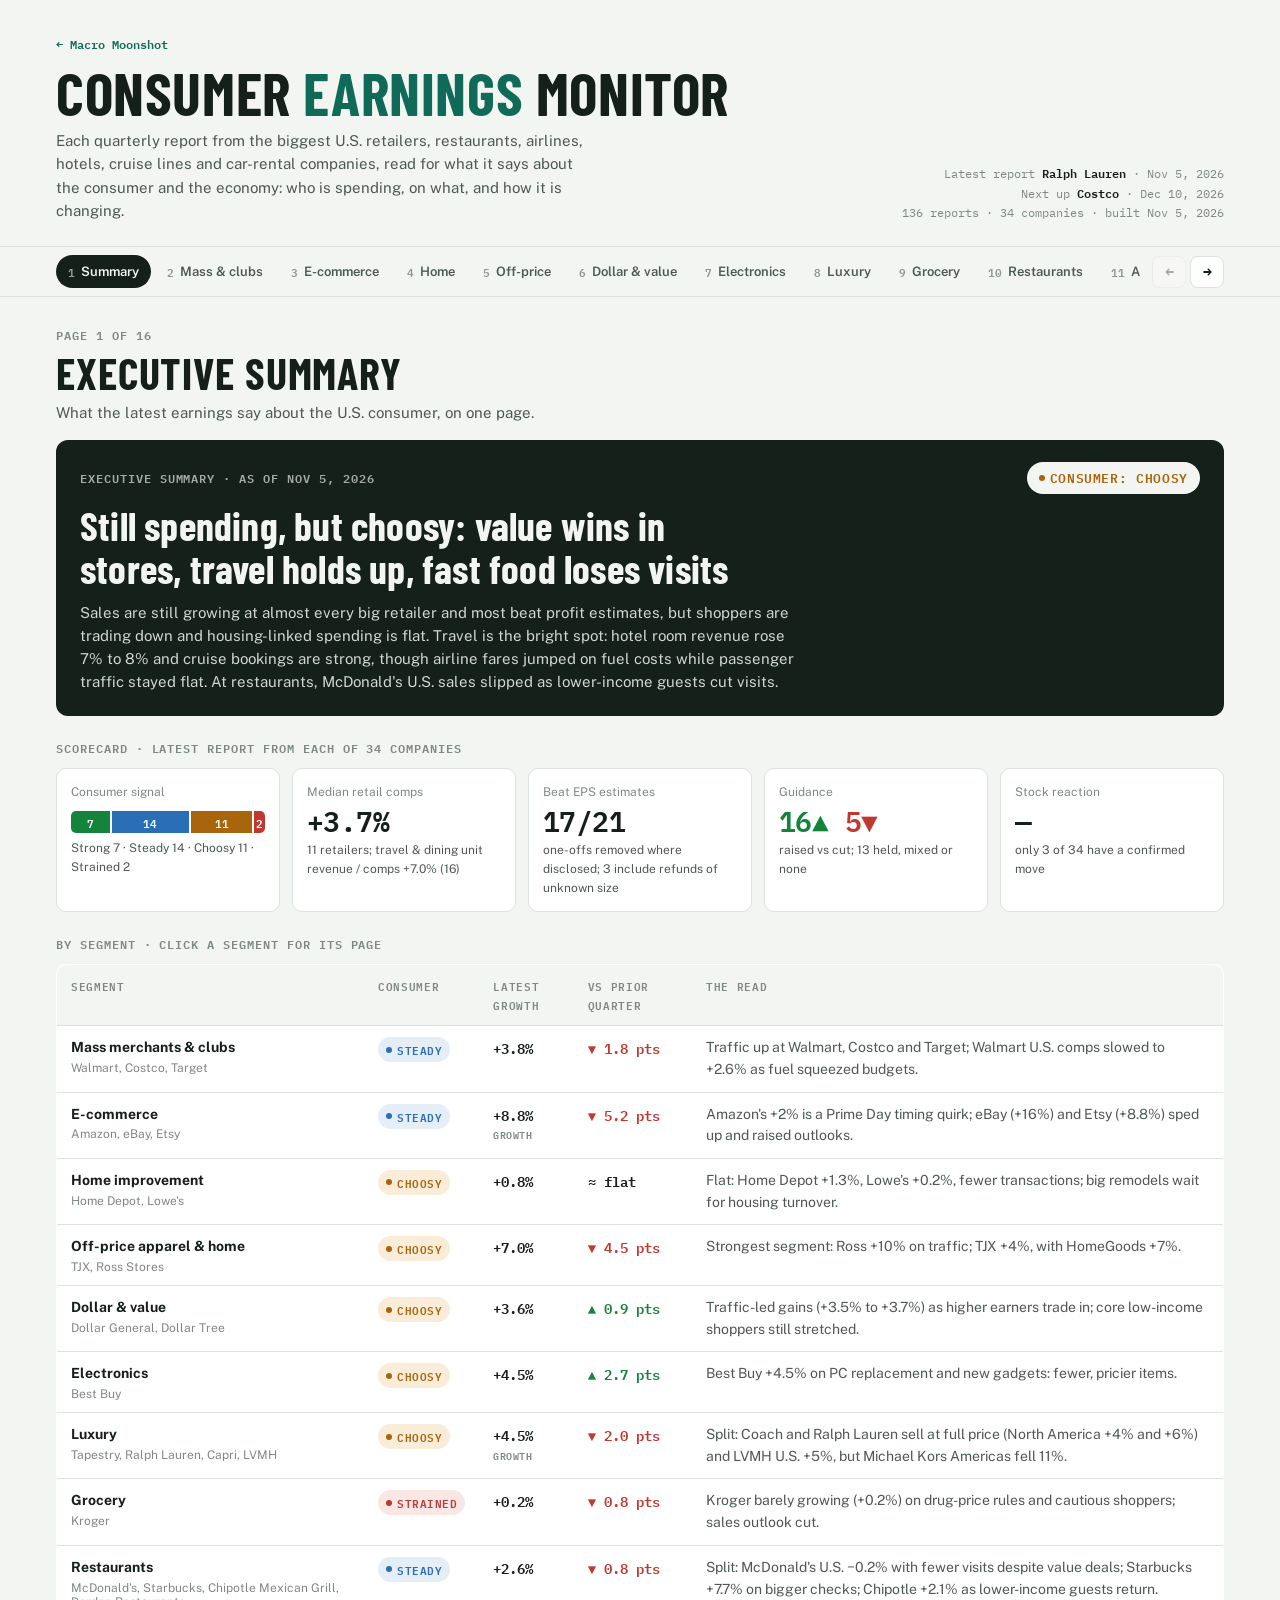
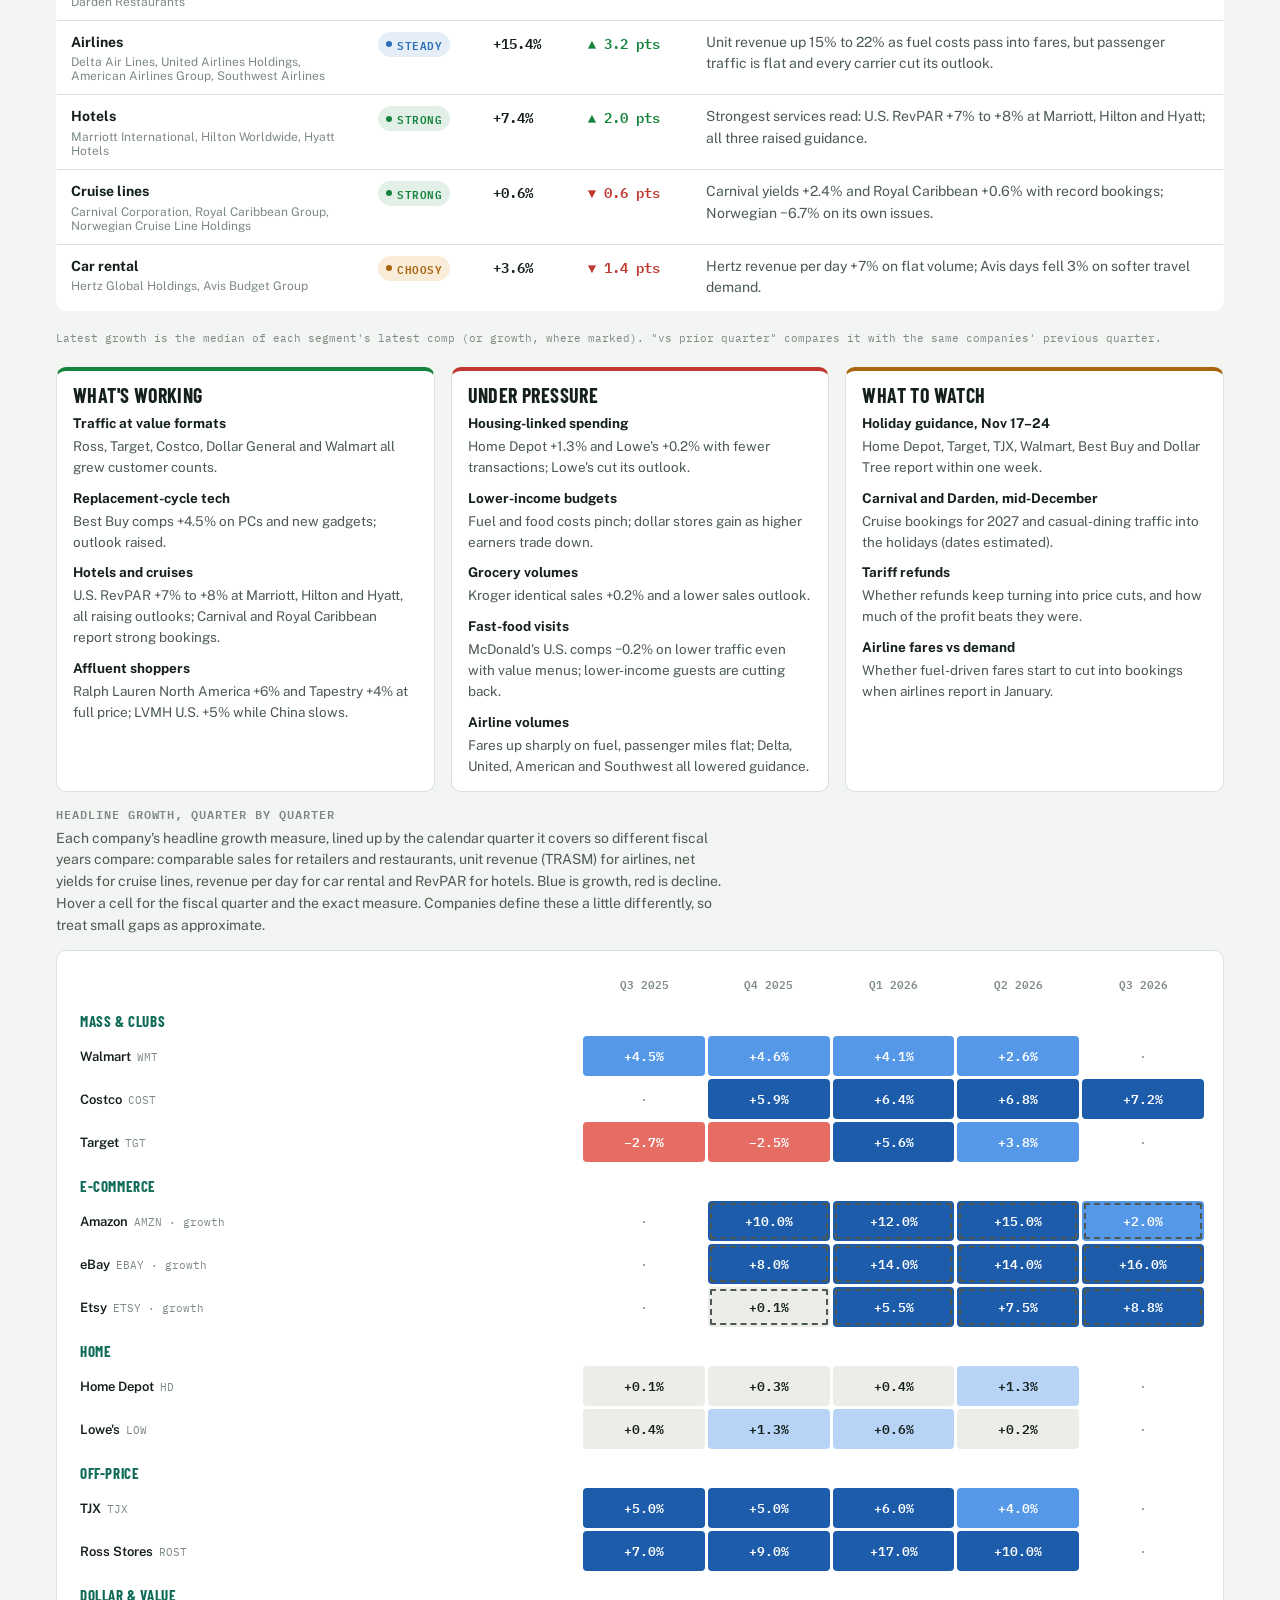
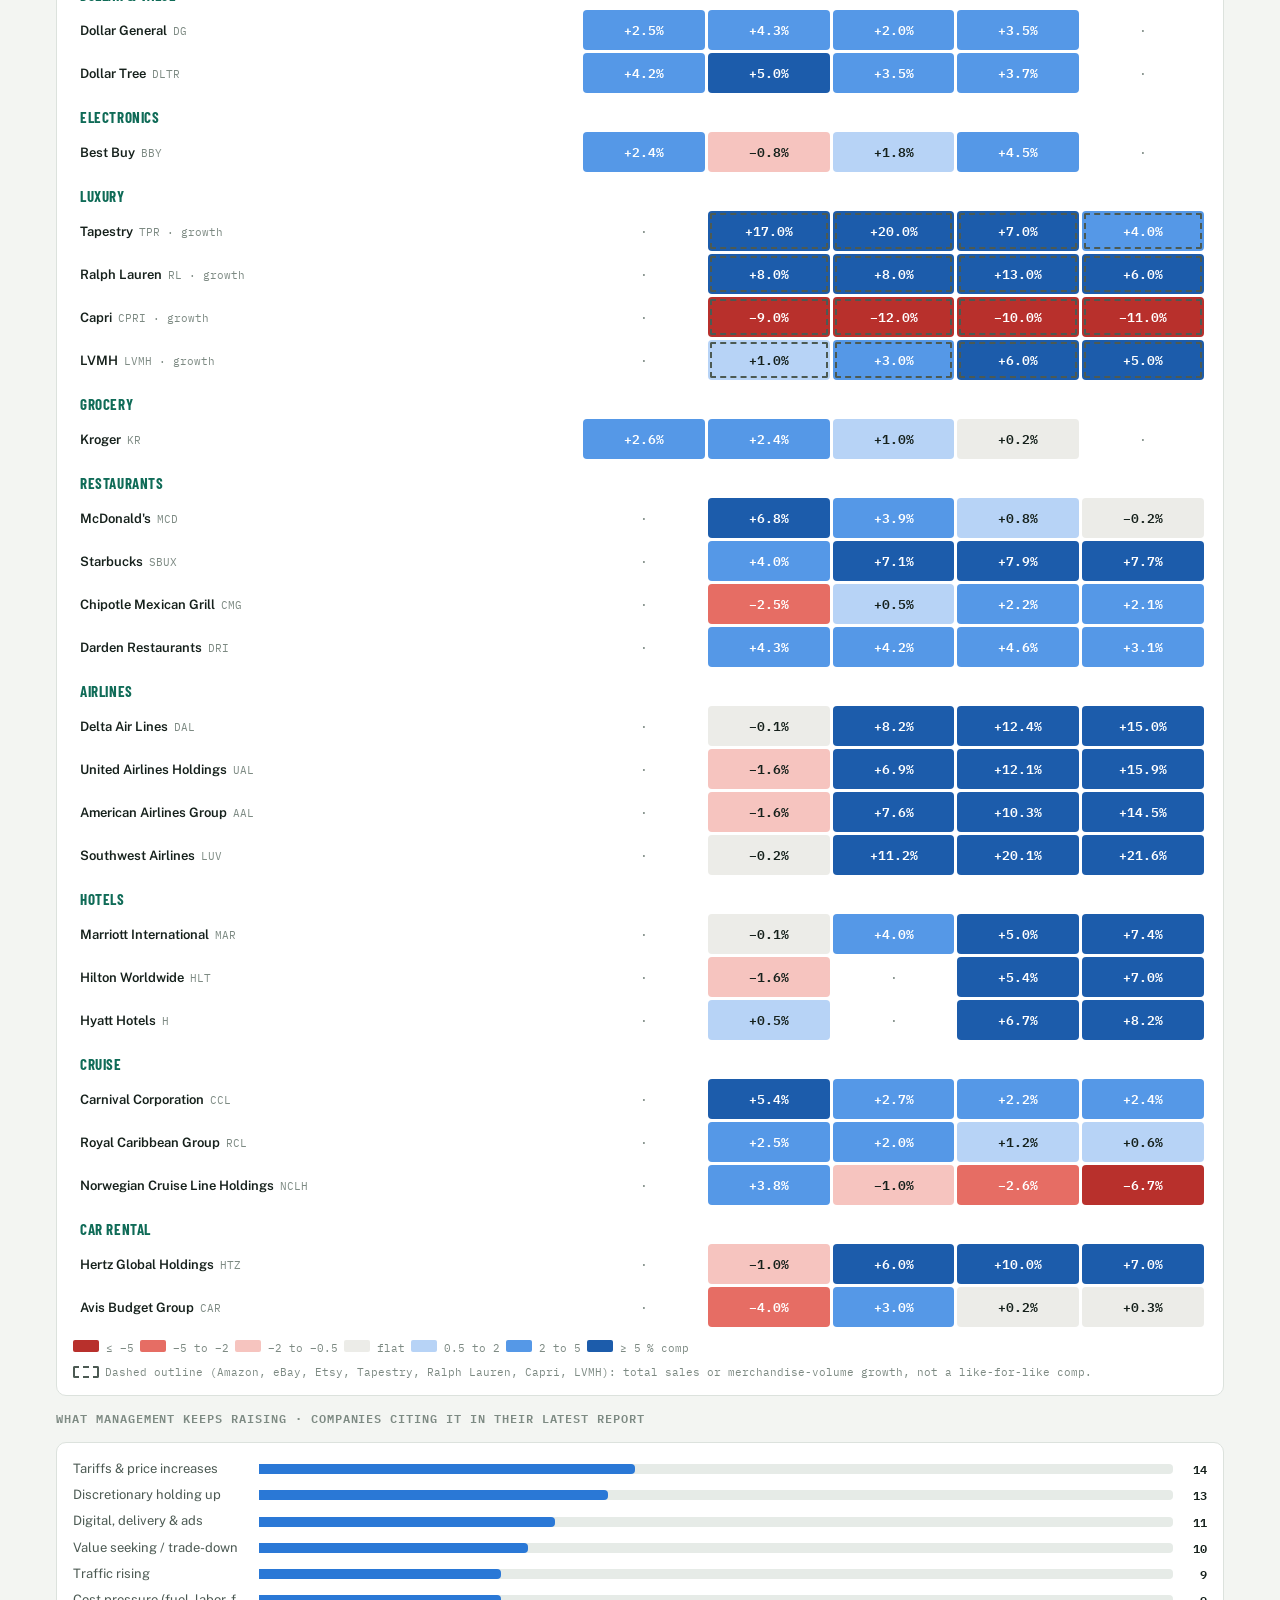
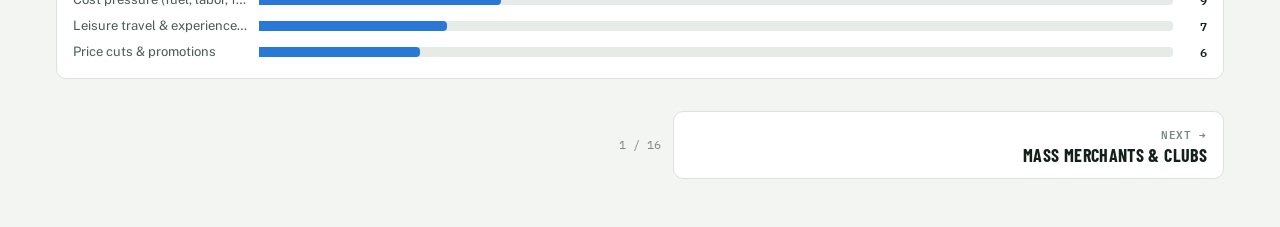
==== commit 0b7618f8: "Rename the site to Macro Moonshot Co-Authored-By: Claude Opus 5.5 <noreply@anthropic.com> Claude-Ses" ====
--- a/site/earnings/index.html
+++ b/site/earnings/index.html
@@ -383,7 +383,7 @@
     const newest = [...D.reports].sort((a, b) => b.report_date.localeCompare(a.report_date))[0];
     const next = Object.entries(D.calendar || {}).filter(([, c]) => c.date >= today).sort((a, b) => a[1].date.localeCompare(b[1].date))[0];
     return `<header class="wrap mast">
-      <div><a class="home" href="../index.html">← Macro Monitor</a><h1>Consumer <span>Earnings</span> Monitor</h1>
+      <div><a class="home" href="../index.html">← Macro Moonshot</a><h1>Consumer <span>Earnings</span> Monitor</h1>
       <p>Each quarterly report from the biggest U.S. retailers, restaurants, airlines, hotels, cruise lines and car-rental companies, read for what it says about the consumer and the economy: who is spending, on what, and how it is changing.</p></div>
       <div class="stamp">
         ${newest ? `Latest report <b>${esc(retailers[newest.ticker].name)}</b> · ${fmtDate(newest.report_date)}<br>` : ""}
